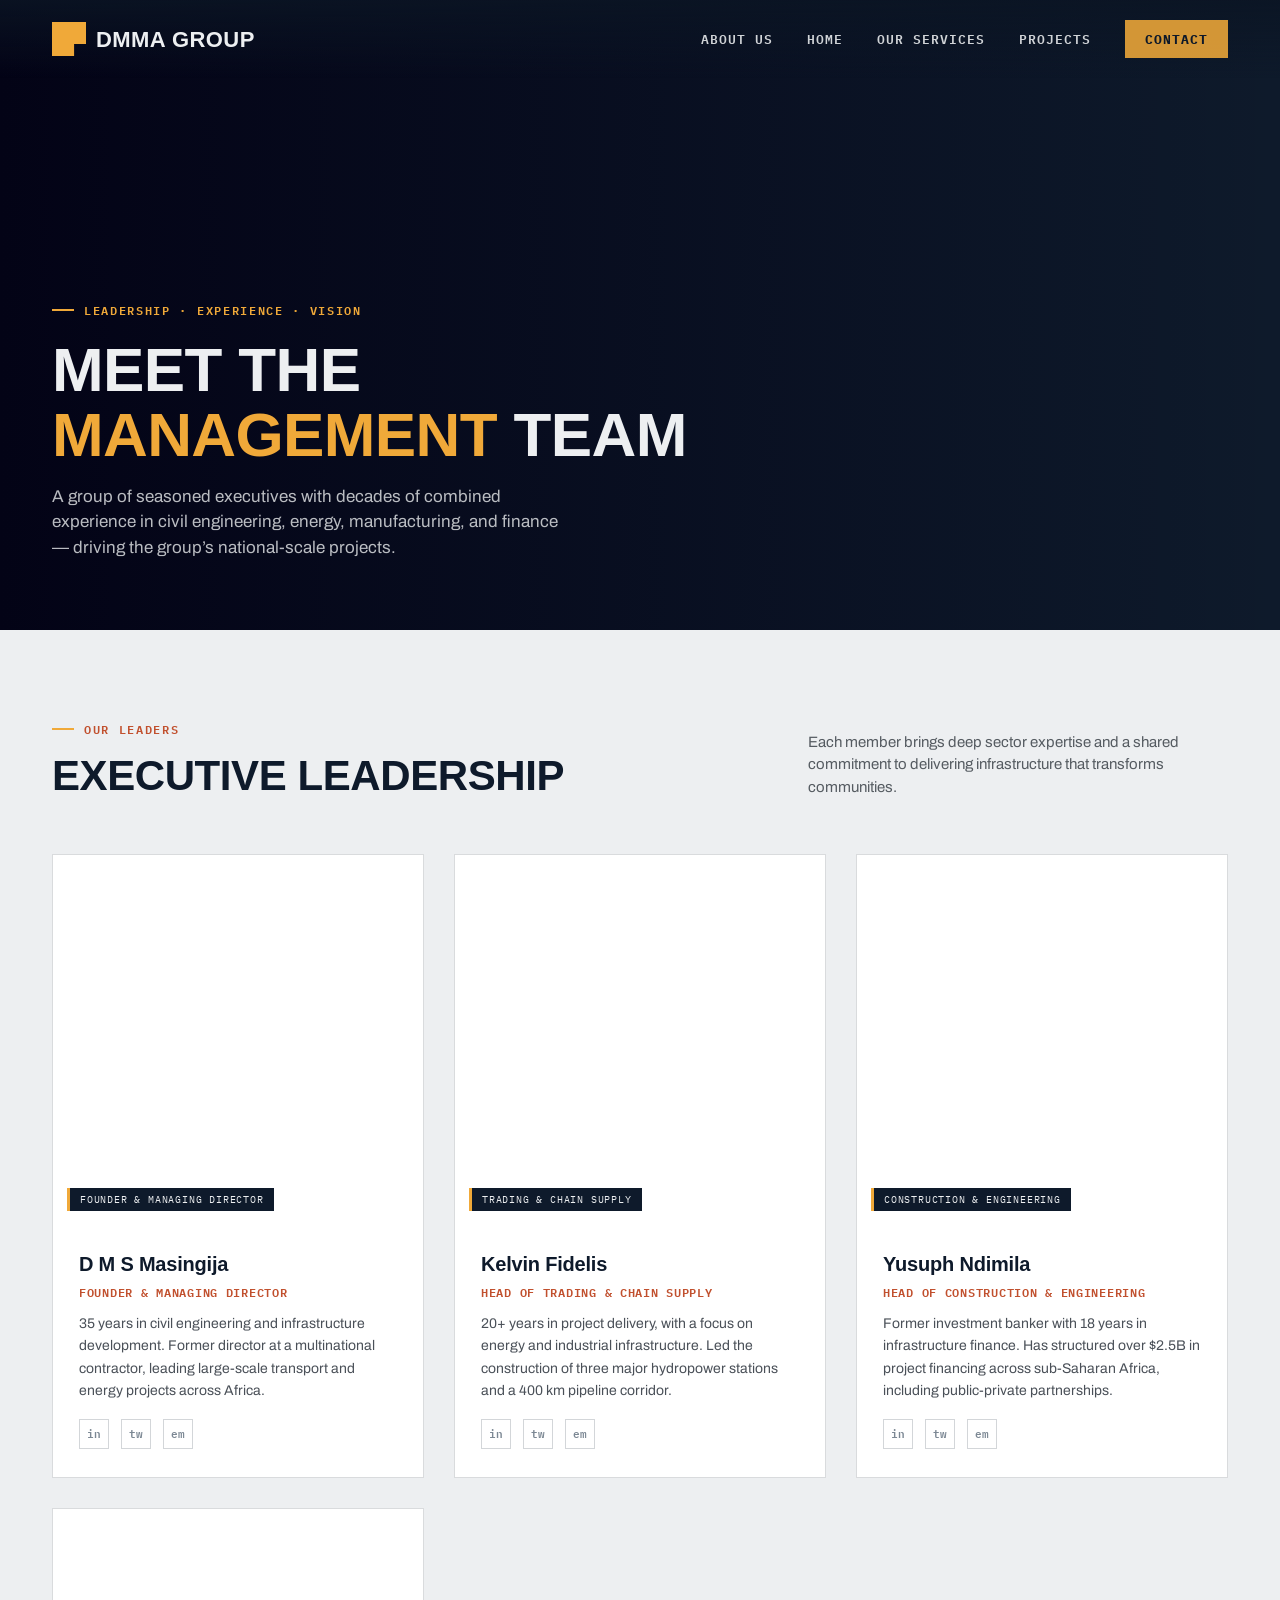
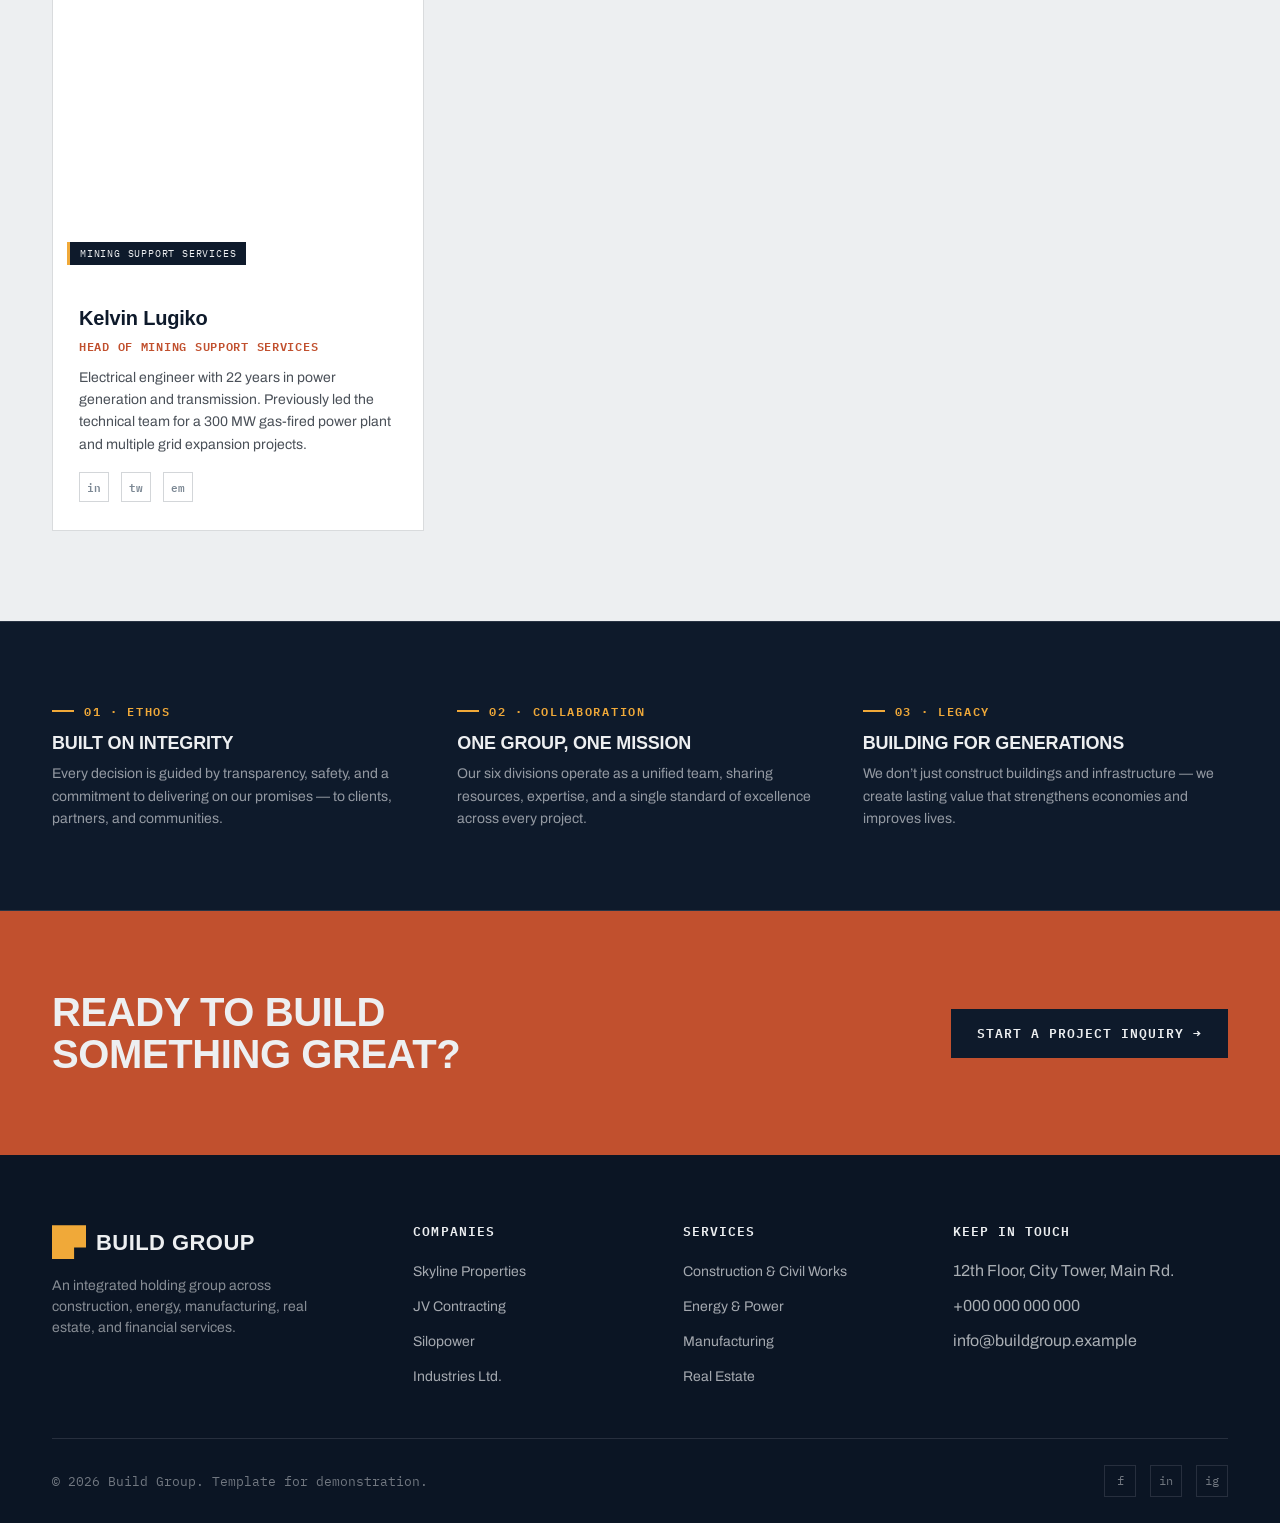
==== management.html @ 1c753939 "Add files via upload" ====
<!DOCTYPE html>
<html lang="en">
<head>
    <meta charset="UTF-8" />
    <meta name="viewport" content="width=device-width, initial-scale=1.0" />
    <title>Management Team — Build Group</title>
    <link rel="preconnect" href="https://fonts.googleapis.com" />
    <link href="https://fonts.googleapis.com/css2?family=Archivo+Expanded:wght@600;700;800&family=Archivo:wght@400;500;600;700&family=IBM+Plex+Mono:wght@500;600&display=swap" rel="stylesheet" />
    <link rel="stylesheet" href="management.css" />
</head>
<body>

    <!-- ═══ HEADER ═══ -->
    <header id="siteHeader">
        <nav class="wrap">
            <a href="#" class="logo"><span class="mark"></span>DMMA&nbsp;GROUP</a>
            <ul class="navlinks">
                <li class="dropdown">
                    <a href="#about">About Us</a>
                    <ul class="submenu">
                        <li><a href="who-we-are.html">WHO WE ARE</a></li>
                        <li><a href="our-story.html">OUR STORY</a></li>
                        <li><a href="management-team.html" style="color:var(--amber);">MANAGEMENT TEAM</a></li>
                    </ul>
                </li>
                <li><a href="construction-group-template.html">Home</a></li>
                <li><a href="our-services.html">Our Services</a></li>
                <li><a href="our-projects.html">Projects</a></li>
                <li><a href="contact.html" class="btn">Contact</a></li>
            </ul>
        </nav>
    </header>

    <!-- ═══ HERO ═══ -->
    <section class="hero-team" id="top">
        <div class="bg"></div>
        <div class="hero-content">
            <div class="wrap">
                <div class="hero-text">
                    <div class="eyebrow on-dark">Leadership · Experience · Vision</div>
                    <h1>Meet the <em>management</em> team</h1>
                    <p>A group of seasoned executives with decades of combined experience in civil engineering, energy, manufacturing, and finance — driving the group&rsquo;s national-scale projects.</p>
                </div>
            </div>
        </div>
    </section>

    <!-- ═══ TEAM GRID ═══ -->
    <section class="team" id="team">
        <div class="wrap">
            <div class="section-head">
                <div>
                    <div class="eyebrow on-light">Our Leaders</div>
                    <h2 style="margin-top:16px;">Executive leadership</h2>
                </div>
                <p>Each member brings deep sector expertise and a shared commitment to delivering infrastructure that transforms communities.</p>
            </div>

            <div class="team-grid">

                <!-- 1 -->
                <div class="team-card">
                    <div class="photo" style="background-image:url(picha/manager.jpeg);">
                        <span class="badge">Founder &amp; Managing Director</span>
                    </div>
                    <div class="body">
                        <div class="name">D M S Masingija</div>
                        <div class="title">Founder & Managing Director</div>
                        <div class="bio">35 years in civil engineering and infrastructure development. Former director at a multinational contractor, leading large-scale transport and energy projects across Africa.</div>
                        <div class="social">
                            <a href="#">in</a>
                            <a href="#">tw</a>
                            <a href="#">em</a>
                        </div>
                    </div>
                </div>

                <!-- 2 -->
                <div class="team-card">
                    <div class="photo" style="background-image:url(picha/kelvin.jpeg);">
                        <span class="badge">Trading & Chain supply</span>
                    </div>
                    <div class="body">
                        <div class="name">Kelvin Fidelis</div>
                        <div class="title">Head of Trading & Chain supply</div>
                        <div class="bio">20+ years in project delivery, with a focus on energy and industrial infrastructure. Led the construction of three major hydropower stations and a 400 km pipeline corridor.</div>
                        <div class="social">
                            <a href="#">in</a>
                            <a href="#">tw</a>
                            <a href="#">em</a>
                        </div>
                    </div>
                </div>

                <!-- 3 -->
                <div class="team-card">
                    <div class="photo" style="background-image:url(picha/yusuph.jpeg);">
                        <span class="badge">Construction & Engineering</span>
                    </div>
                    <div class="body">
                        <div class="name">Yusuph Ndimila</div>
                        <div class="title"> Head of Construction & Engineering </div>
                        <div class="bio">Former investment banker with 18 years in infrastructure finance. Has structured over $2.5B in project financing across sub-Saharan Africa, including public-private partnerships.</div>
                        <div class="social">
                            <a href="#">in</a>
                            <a href="#">tw</a>
                            <a href="#">em</a>
                        </div>
                    </div>
                </div>

                <!-- 4 -->
                <div class="team-card">
                    <div class="photo" style="background-image:url(picha/kevo.jpeg);">
                        <span class="badge">Mining Support Services</span>
                    </div>
                    <div class="body">
                        <div class="name">Kelvin Lugiko</div>
                        <div class="title">Head of Mining Support Services</div>
                        <div class="bio">Electrical engineer with 22 years in power generation and transmission. Previously led the technical team for a 300 MW gas-fired power plant and multiple grid expansion projects.</div>
                        <div class="social">
                            <a href="#">in</a>
                            <a href="#">tw</a>
                            <a href="#">em</a>
                        </div>
                    </div>
                </div>

            </div>

        </div>
    </section>

    <!-- ═══ CULTURE / VALUES ═══ -->
    <section class="culture">
        <div class="wrap">
            <div class="culture-item">
                <div class="eyebrow on-dark">01 · ethos</div>
                <h3>Built on integrity</h3>
                <p>Every decision is guided by transparency, safety, and a commitment to delivering on our promises — to clients, partners, and communities.</p>
            </div>
            <div class="culture-item">
                <div class="eyebrow on-dark">02 · collaboration</div>
                <h3>One group, one mission</h3>
                <p>Our six divisions operate as a unified team, sharing resources, expertise, and a single standard of excellence across every project.</p>
            </div>
            <div class="culture-item">
                <div class="eyebrow on-dark">03 · legacy</div>
                <h3>Building for generations</h3>
                <p>We don&rsquo;t just construct buildings and infrastructure — we create lasting value that strengthens economies and improves lives.</p>
            </div>
        </div>
    </section>

    <!-- ═══ CTA ═══ -->
    <section class="cta" id="contact">
        <div class="wrap">
            <h2>Ready to build something great?</h2>
            <a href="form.html" class="btn-solid">Start a Project Inquiry →</a>
        </div>
    </section>

    <!-- ═══ FOOTER ═══ -->
    <footer>
        <div class="wrap">
            <div class="foot-grid">
                <div class="foot-brand">
                    <a href="#" class="logo"><span class="mark"></span>BUILD&nbsp;GROUP</a>
                    <p>An integrated holding group across construction, energy, manufacturing, real estate, and financial services.</p>
                </div>
                <div>
                    <h4>Companies</h4>
                    <ul>
                        <li><a href="#">Skyline Properties</a></li>
                        <li><a href="#">JV Contracting</a></li>
                        <li><a href="#">Silopower</a></li>
                        <li><a href="#">Industries Ltd.</a></li>
                    </ul>
                </div>
                <div>
                    <h4>Services</h4>
                    <ul>
                        <li><a href="#">Construction &amp; Civil Works</a></li>
                        <li><a href="#">Energy &amp; Power</a></li>
                        <li><a href="#">Manufacturing</a></li>
                        <li><a href="#">Real Estate</a></li>
                    </ul>
                </div>
                <div>
                    <h4>Keep in Touch</h4>
                    <ul>
                        <li>12th Floor, City Tower, Main Rd.</li>
                        <li>+000 000 000 000</li>
                        <li>info@buildgroup.example</li>
                    </ul>
                </div>
            </div>
            <div class="foot-bottom">
                <span>© 2026 Build Group. Template for demonstration.</span>
                <div class="foot-social">
                    <a href="#">f</a><a href="#">in</a><a href="#">ig</a>
                </div>
            </div>
        </div>
    </footer>

    <!-- ═══ SCRIPTS ═══ -->
    <script>
        // header scroll
        const header = document.getElementById('siteHeader');
        window.addEventListener('scroll', () => {
            header.classList.toggle('scrolled', window.scrollY > 40);
        });
    </script>

</body>
</html>
---- management.css ----
/* ─── reuse all root variables & base styles ─── */
        :root {
            --ink: #0E1A2B;
            --ink-2: #142A44;
            --panel: #0B1524;
            --steel: #7C8894;
            --paper: #EDEFF1;
            --amber: #F0A939;
            --rust: #C1502E;
            --line: rgba(237, 239, 241, 0.12);
            --radius: 2px;
        }

        * {
            margin: 0;
            padding: 0;
            box-sizing: border-box;
        }
        html {
            scroll-behavior: smooth;
        }
        body {
            font-family: 'Archivo', sans-serif;
            background: var(--paper);
            color: var(--ink);
            line-height: 1.5;
            overflow-x: hidden;
        }
        a {
            color: inherit;
            text-decoration: none;
        }
        ul {
            list-style: none;
        }
        img {
            max-width: 100%;
            display: block;
        }

        .eyebrow {
            font-family: 'IBM Plex Mono', monospace;
            font-size: 12px;
            letter-spacing: .14em;
            text-transform: uppercase;
            display: flex;
            align-items: center;
            gap: 10px;
            font-weight: 600;
        }
        .eyebrow::before {
            content: "";
            width: 22px;
            height: 2px;
            background: var(--amber);
            display: inline-block;
        }
        .eyebrow.on-dark {
            color: var(--amber);
        }
        .eyebrow.on-light {
            color: var(--rust);
        }

        h1,
        h2,
        h3,
        h4 {
            font-family: 'Archivo Expanded', sans-serif;
            font-weight: 800;
            text-transform: uppercase;
            letter-spacing: -0.01em;
            line-height: 1.05;
        }

        .wrap {
            max-width: 1240px;
            margin: 0 auto;
            padding: 0 32px;
        }

        /* ─── HEADER ─── */
        header {
            position: fixed;
            top: 0;
            left: 0;
            right: 0;
            z-index: 100;
            background: linear-gradient(to bottom, rgba(11, 21, 36, .85), transparent);
            padding: 22px 0;
            transition: background .3s ease, padding .3s ease;
        }
        header.scrolled {
            background: var(--panel);
            padding: 14px 0;
            border-bottom: 1px solid var(--line);
        }
        nav.wrap {
            display: flex;
            align-items: center;
            justify-content: space-between;
        }
        .logo {
            font-family: 'Archivo Expanded', sans-serif;
            font-weight: 800;
            font-size: 22px;
            color: var(--paper);
            letter-spacing: .02em;
            display: flex;
            align-items: center;
            gap: 10px;
        }
        .logo .mark {
            width: 34px;
            height: 34px;
            background: var(--amber);
            position: relative;
            display: inline-block;
            clip-path: polygon(0 0, 100% 0, 100% 65%, 65% 65%, 65% 100%, 0 100%);
        }
        .navlinks {
            display: flex;
            gap: 34px;
            align-items: center;
        }
        .navlinks li {
            position: relative;
        }
        .navlinks>li>a {
            font-family: 'IBM Plex Mono', monospace;
            font-size: 12.5px;
            letter-spacing: .08em;
            text-transform: uppercase;
            color: var(--paper);
            font-weight: 600;
            padding: 8px 0;
            opacity: .88;
        }
        .navlinks>li>a:hover {
            opacity: 1;
            color: var(--amber);
        }
        .navlinks .btn {
            background: var(--amber);
            color: var(--ink);
            padding: 11px 20px;
            font-weight: 700;
        }
        .navlinks .btn:hover {
            background: var(--paper);
            color: var(--ink);
        }

        .dropdown:hover .submenu {
            display: block;
        }
        .dropdown {
            display: inline-block;
            position: relative;
        }
        .submenu {
            display: none;
            position: absolute;
            top: 100%;
            left: 0;
            background: white;
            padding: 10px;
            box-shadow: 0 4px 10px rgba(0, 0, 0, 0.2);
            list-style: none;
            min-width: 220px;
        }
        .submenu li a:hover {
            color: orange;
        }

        /* ─── HERO (management) ─── */
        .hero-team {
            position: relative;
            height: 70vh;
            min-height: 480px;
            display: flex;
            align-items: flex-end;
            background: var(--ink);
            overflow: hidden;
        }
        .hero-team .bg {
            position: absolute;
            inset: 0;
            background:linear-gradient(to right,rgb(3, 3, 22), transparent), url('picha/manage.jpg');
            background-size: cover;
            background-position: center;
            animation: zoomInOut 8s ease-in-out infinite;
        }
        
        @keyframes zoomInOut {
            0%, 100% {
                transform: scale(1);
            }
            50% {
                transform: scale(1.1);
            }
        }
        .hero-team .hero-content {
            position: relative;
            z-index: 2;
            width: 100%;
            padding: 80px 0 60px;
        }
        .hero-team .hero-content .wrap {
            display: flex;
            justify-content: space-between;
            align-items: flex-end;
            gap: 40px;
            flex-wrap: wrap;
        }
        .hero-team .hero-text {
            max-width: 720px;
        }
        .hero-team .hero-text .eyebrow {
            margin-bottom: 18px;
            animation: slideUpIn 0.8s ease-out 0.2s both;
        }
        .hero-team .hero-text h1 {
            color: var(--paper);
            font-size: clamp(34px, 5vw, 62px);
            margin-bottom: 16px;
            animation: slideUpIn 0.8s ease-out 0.4s both;
        }
        .hero-team .hero-text h1 em {
            font-style: normal;
            color: var(--amber);
        }
        .hero-team .hero-text p {
            color: rgba(237, 239, 241, .78);
            font-size: 17px;
            max-width: 520px;
            margin-bottom: 10px;
            animation: slideUpIn 0.8s ease-out 0.6s both;
        }
        @keyframes slideUpIn {
            from {
                opacity: 0;
                transform: translateY(40px);
            }
            to {
                opacity: 1;
                transform: translateY(0);
            }
        }

        /* ─── TEAM GRID ─── */
        .team {
            background: var(--paper);
            padding: 90px 0;
        }
        .team .section-head {
            display: flex;
            justify-content: space-between;
            align-items: flex-end;
            gap: 30px;
            flex-wrap: wrap;
            margin-bottom: 56px;
        }
        .team .section-head h2 {
            font-size: clamp(28px, 3.4vw, 42px);
        }
        .team .section-head p {
            color: #555b61;
            max-width: 420px;
            font-size: 15px;
        }

        .team-grid {
            display: grid;
            grid-template-columns: repeat(3, 1fr);
            gap: 30px;
        }

        .team-card {
            background: #fff;
            border: 1px solid #d9dbdd;
            transition: transform .3s ease, box-shadow .3s ease;
            overflow: hidden;
        }
        .team-card:hover {
            transform: translateY(-6px);
            box-shadow: 0 12px 30px rgba(0, 0, 0, 0.08);
        }
        .team-card .photo {
            aspect-ratio: 1/1;
            background-size: cover;
            background-position: center 20%;
            position: relative;
        }
        .team-card .photo .badge {
            position: absolute;
            bottom: 14px;
            left: 14px;
            font-family: 'IBM Plex Mono', monospace;
            font-size: 10px;
            letter-spacing: .08em;
            text-transform: uppercase;
            background: var(--ink);
            color: var(--paper);
            padding: 4px 10px;
            border-left: 3px solid var(--amber);
        }
        .team-card .body {
            padding: 24px 26px 28px;
        }
        .team-card .body .name {
            font-family: 'Archivo Expanded', sans-serif;
            font-weight: 800;
            font-size: 20px;
            letter-spacing: -0.01em;
            margin-bottom: 4px;
        }
        .team-card .body .title {
            font-family: 'IBM Plex Mono', monospace;
            font-size: 12px;
            letter-spacing: .06em;
            text-transform: uppercase;
            color: var(--rust);
            font-weight: 600;
            margin-bottom: 12px;
        }
        .team-card .body .bio {
            font-size: 14px;
            color: #4a5058;
            line-height: 1.6;
            margin-bottom: 16px;
        }
        .team-card .body .social {
            display: flex;
            gap: 12px;
        }
        .team-card .body .social a {
            width: 30px;
            height: 30px;
            border: 1px solid #d3d6d9;
            display: flex;
            align-items: center;
            justify-content: center;
            font-family: 'IBM Plex Mono', monospace;
            font-size: 11px;
            font-weight: 600;
            color: var(--steel);
            transition: all .2s ease;
        }
        .team-card .body .social a:hover {
            border-color: var(--amber);
            color: var(--amber);
        }

        /* ─── TEAM VALUES / CULTURE ─── */
        .culture {
            background: var(--ink);
            padding: 80px 0;
            border-top: 1px solid var(--line);
            border-bottom: 1px solid var(--line);
        }
        .culture .wrap {
            display: grid;
            grid-template-columns: 1fr 1fr 1fr;
            gap: 40px;
        }
        .culture-item .eyebrow {
            margin-bottom: 14px;
        }
        .culture-item h3 {
            color: var(--paper);
            font-size: 18px;
            margin-bottom: 10px;
        }
        .culture-item p {
            color: rgba(237, 239, 241, .6);
            font-size: 14px;
            line-height: 1.6;
        }

        /* ─── CTA ─── */
        .cta {
            background: var(--rust);
            color: var(--paper);
            padding: 80px 0;
        }
        .cta .wrap {
            display: flex;
            justify-content: space-between;
            align-items: center;
            gap: 30px;
            flex-wrap: wrap;
        }
        .cta h2 {
            font-size: clamp(26px, 3.4vw, 40px);
            max-width: 560px;
            color: var(--paper);
        }
        .cta .btn-solid {
            background: var(--ink);
            color: var(--paper);
            font-family: 'IBM Plex Mono', monospace;
            font-size: 12.5px;
            letter-spacing: .08em;
            text-transform: uppercase;
            font-weight: 600;
            padding: 15px 26px;
            display: inline-flex;
            align-items: center;
            gap: 10px;
            transition: all .2s ease;
        }
        .cta .btn-solid:hover {
            background: var(--paper);
            color: var(--ink);
        }

        /* ─── FOOTER ─── */
        footer {
            background: var(--panel);
            color: rgba(237, 239, 241, .7);
            padding: 70px 0 26px;
        }
        .foot-grid {
            display: grid;
            grid-template-columns: 1.4fr 1fr 1fr 1.2fr;
            gap: 40px;
            padding-bottom: 50px;
            border-bottom: 1px solid var(--line);
        }
        .foot-grid h4 {
            color: var(--paper);
            font-size: 13px;
            letter-spacing: .08em;
            font-family: 'IBM Plex Mono', monospace;
            text-transform: uppercase;
            margin-bottom: 20px;
            font-weight: 600;
        }
        .foot-brand .logo {
            margin-bottom: 16px;
        }
        .foot-brand p {
            font-size: 14px;
            max-width: 280px;
            color: rgba(237, 239, 241, .55);
        }
        .foot-grid ul {
            display: grid;
            gap: 11px;
        }
        .foot-grid ul a {
            font-size: 14px;
            color: rgba(237, 239, 241, .68);
        }
        .foot-grid ul a:hover {
            color: var(--amber);
        }
        .foot-bottom {
            display: flex;
            justify-content: space-between;
            align-items: center;
            padding-top: 26px;
            flex-wrap: wrap;
            gap: 14px;
            font-size: 12.5px;
            color: rgba(237, 239, 241, .45);
            font-family: 'IBM Plex Mono', monospace;
        }
        .foot-social {
            display: flex;
            gap: 14px;
        }
        .foot-social a {
            width: 32px;
            height: 32px;
            border: 1px solid var(--line);
            display: flex;
            align-items: center;
            justify-content: center;
            font-size: 12px;
        }
        .foot-social a:hover {
            border-color: var(--amber);
            color: var(--amber);
        }

        /* ─── RESPONSIVE ─── */
        @media(max-width:900px) {
            .navlinks {
                display: none;
            }
            .team-grid {
                grid-template-columns: 1fr 1fr;
            }
            .culture .wrap {
                grid-template-columns: 1fr;
                gap: 30px;
            }
            .foot-grid {
                grid-template-columns: 1fr 1fr;
            }
            .hero-team .hero-content .wrap {
                flex-direction: column;
                align-items: flex-start;
            }
        }
        @media(max-width:600px) {
            .team-grid {
                grid-template-columns: 1fr;
            }
            .foot-grid {
                grid-template-columns: 1fr;
            }
            .hero-team {
                height: 60vh;
                min-height: 400px;
            }
        }
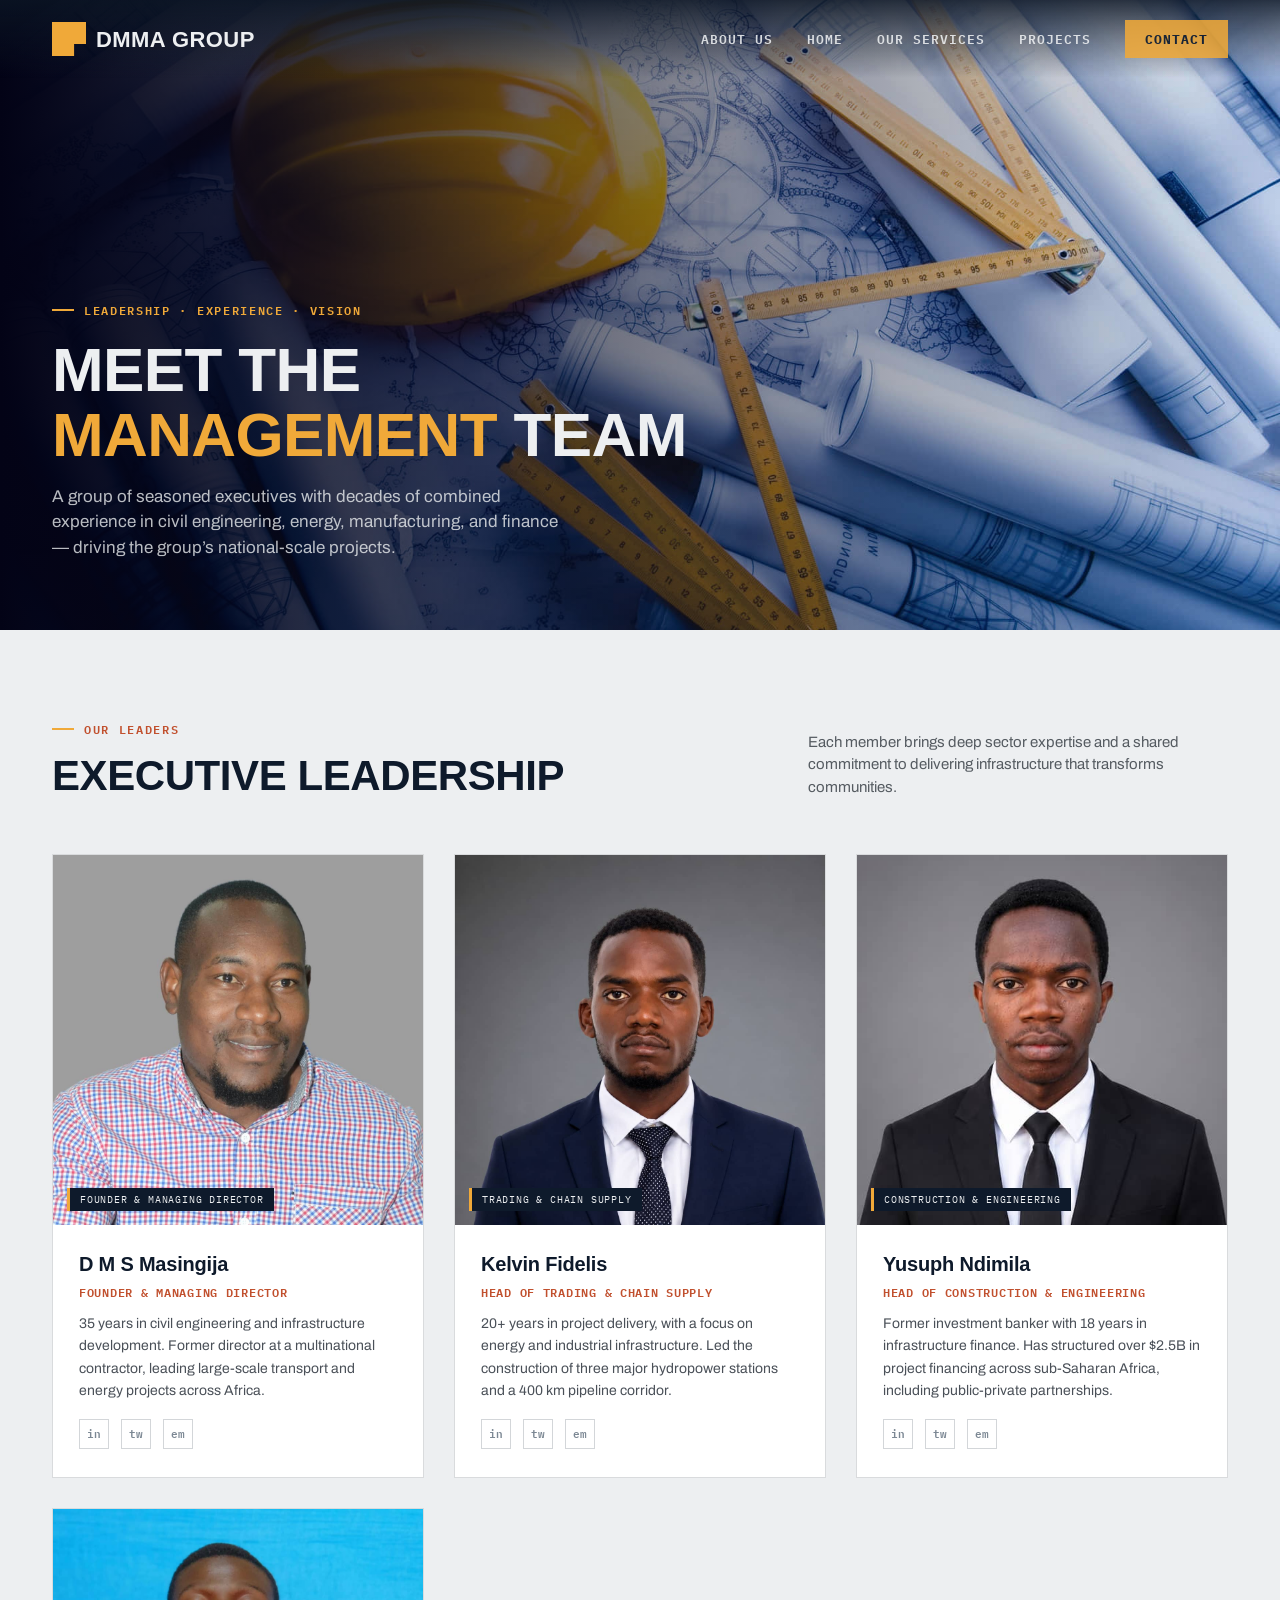
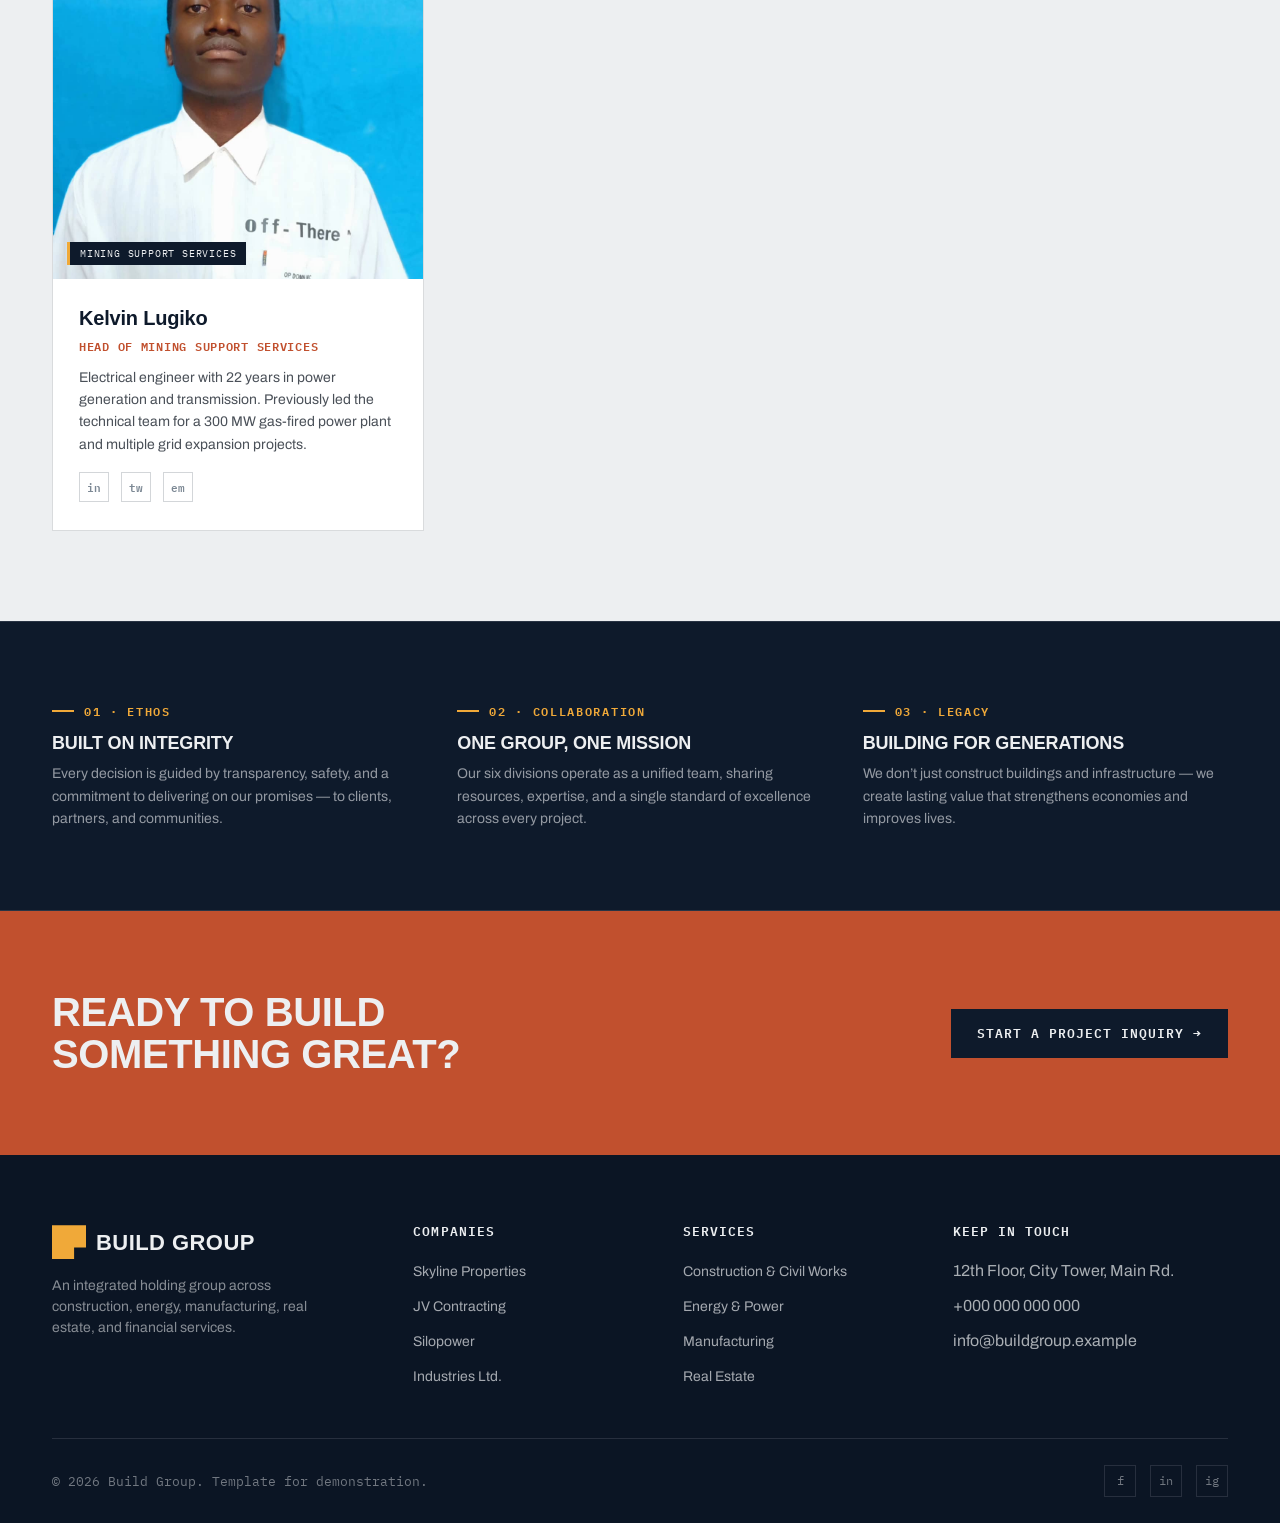
==== commit c965ec49: "Update management.html" ====
--- a/management.html
+++ b/management.html
@@ -23,7 +23,7 @@
                         <li><a href="management-team.html" style="color:var(--amber);">MANAGEMENT TEAM</a></li>
                     </ul>
                 </li>
-                <li><a href="construction-group-template.html">Home</a></li>
+                <li><a href="index.html">Home</a></li>
                 <li><a href="our-services.html">Our Services</a></li>
                 <li><a href="our-projects.html">Projects</a></li>
                 <li><a href="contact.html" class="btn">Contact</a></li>
@@ -214,4 +214,4 @@
     </script>
 
 </body>
-</html>+</html>
